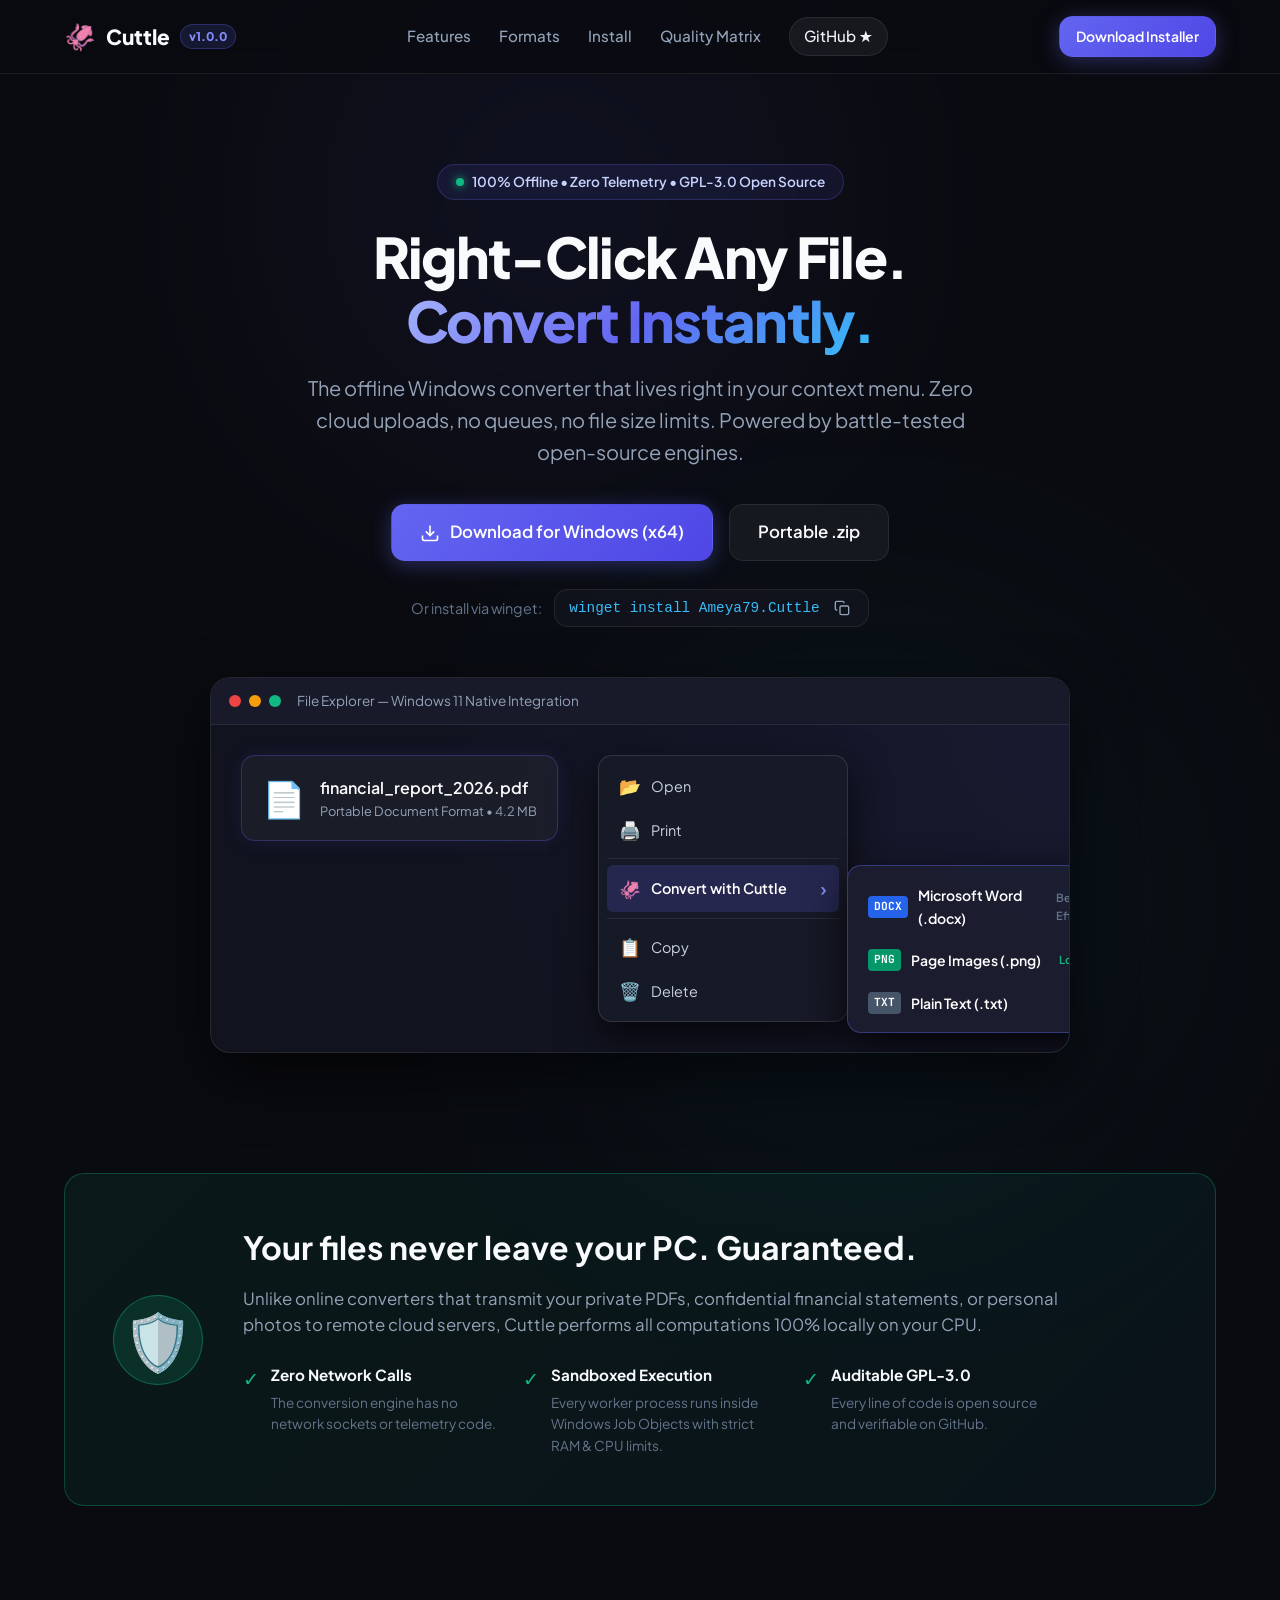
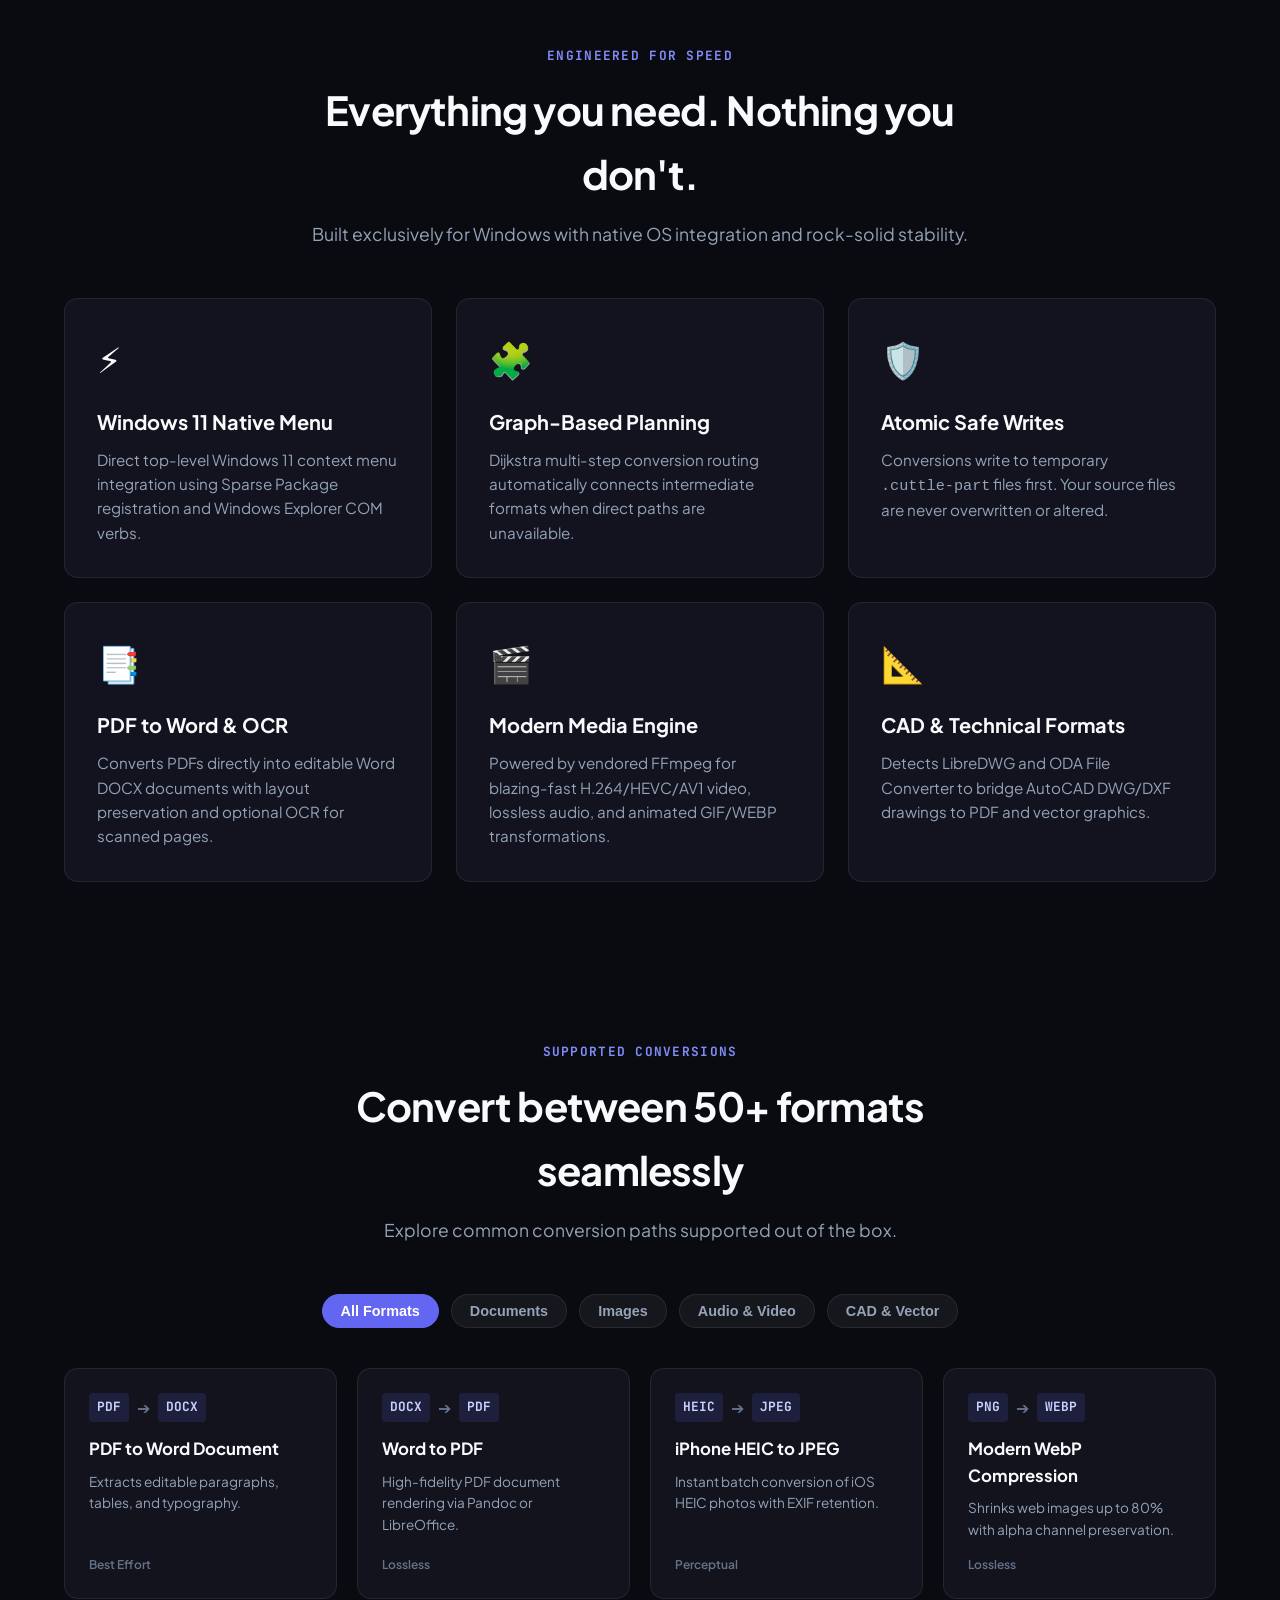
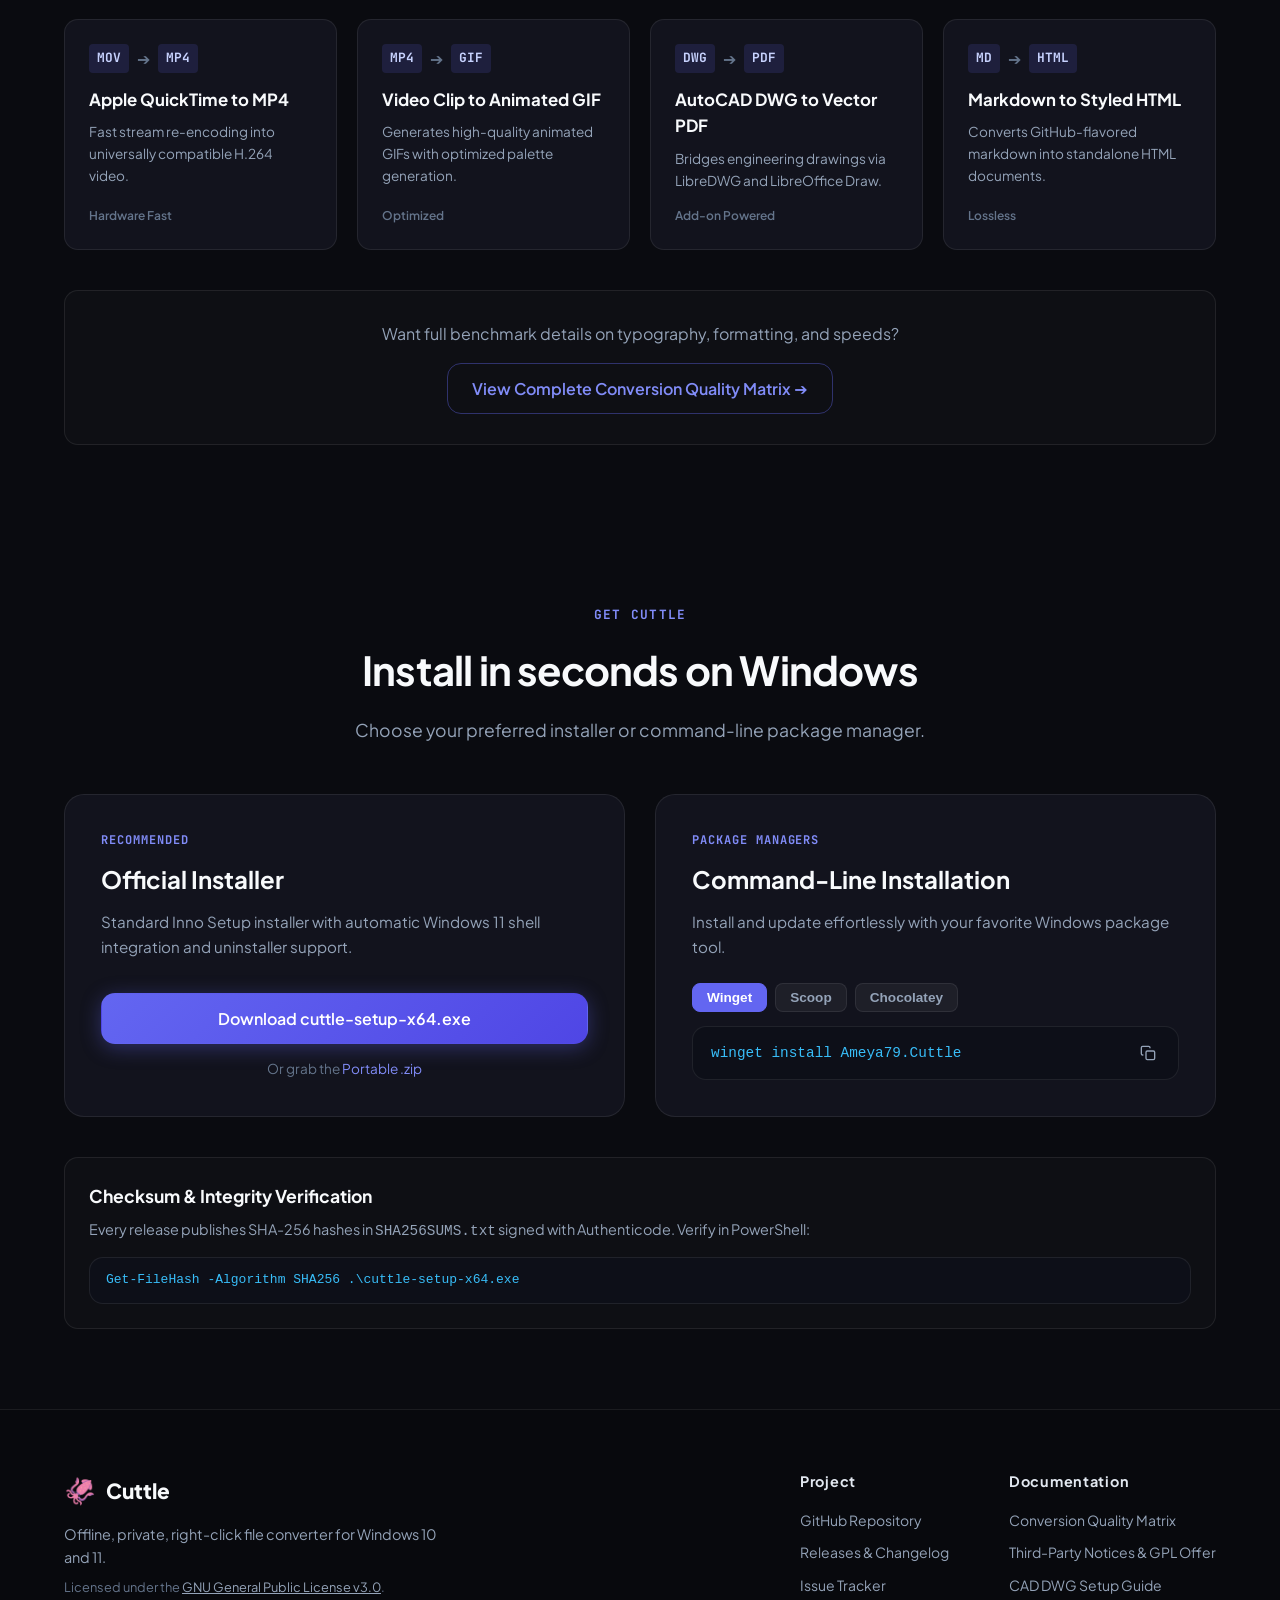
==== site/index.html @ 54ec23a0 "P6-05: create static landing page and download portal in site/" ====
<!DOCTYPE html>
<html lang="en">
<head>
  <meta charset="UTF-8">
  <meta name="viewport" content="width=device-width, initial-scale=1.0">
  <title>Cuttle — Offline Windows Right-Click File Converter</title>
  <meta name="description" content="Right-click any file and convert instantly in Windows 10 &amp; 11. 100% offline, zero cloud uploads, fast, private, and open-source under GPL-3.0.">
  <meta name="keywords" content="file converter, windows 11 context menu, offline converter, pdf to docx, ffmpeg, pandoc, privacy">
  <link rel="preconnect" href="https://fonts.googleapis.com">
  <link rel="preconnect" href="https://fonts.gstatic.com" crossorigin>
  <link href="https://fonts.googleapis.com/css2?family=Plus+Jakarta+Sans:wght@400;500;600;700;800&family=JetBrains+Mono:wght@400;500;700&display=swap" rel="stylesheet">
  <link rel="stylesheet" href="styles.css">
</head>
<body>
  <div class="bg-glow bg-glow-1"></div>
  <div class="bg-glow bg-glow-2"></div>

  <!-- Navigation -->
  <header class="navbar" id="navbar">
    <div class="nav-container">
      <a href="#" class="brand">
        <span class="brand-icon">🦑</span>
        <span class="brand-name">Cuttle</span>
        <span class="brand-tag">v1.0.0</span>
      </a>
      <nav class="nav-links">
        <a href="#features">Features</a>
        <a href="#formats">Formats</a>
        <a href="#install">Install</a>
        <a href="https://github.com/Ameya79/cuttle/blob/main/docs/quality.md" target="_blank" rel="noopener">Quality Matrix</a>
        <a href="https://github.com/Ameya79/cuttle" target="_blank" rel="noopener" class="nav-gh">GitHub ★</a>
      </nav>
      <div class="nav-cta">
        <a href="https://github.com/Ameya79/cuttle/releases/latest/download/cuttle-setup-x64.exe" class="btn btn-sm btn-primary">
          Download Installer
        </a>
      </div>
    </div>
  </header>

  <main>
    <!-- Hero Section -->
    <section class="hero" id="hero">
      <div class="hero-container">
        <div class="hero-badge">
          <span class="badge-dot"></span>
          <span>100% Offline • Zero Telemetry • GPL-3.0 Open Source</span>
        </div>
        <h1 class="hero-title">Right-Click Any File.<br><span class="gradient-text">Convert Instantly.</span></h1>
        <p class="hero-subhead">
          The offline Windows converter that lives right in your context menu.
          Zero cloud uploads, no queues, no file size limits. Powered by battle-tested open-source engines.
        </p>

        <div class="hero-actions">
          <a id="btn-download-installer" href="https://github.com/Ameya79/cuttle/releases/latest/download/cuttle-setup-x64.exe" class="btn btn-lg btn-primary">
            <svg class="btn-icon" viewBox="0 0 24 24" fill="none" stroke="currentColor" stroke-width="2"><path d="M21 15v4a2 2 0 0 1-2 2H5a2 2 0 0 1-2-2v-4"/><polyline points="7 10 12 15 17 10"/><line x1="12" y1="15" x2="12" y2="3"/></svg>
            Download for Windows (x64)
          </a>
          <a id="btn-download-portable" href="https://github.com/Ameya79/cuttle/releases/latest/download/cuttle-portable-x64.zip" class="btn btn-lg btn-secondary">
            Portable .zip
          </a>
        </div>

        <div class="cli-quick-install">
          <span class="cli-label">Or install via winget:</span>
          <div class="code-pill">
            <code>winget install Ameya79.Cuttle</code>
            <button class="copy-btn" data-clipboard="winget install Ameya79.Cuttle" title="Copy command">
              <svg viewBox="0 0 24 24" width="16" height="16" fill="none" stroke="currentColor" stroke-width="2"><rect x="9" y="9" width="13" height="13" rx="2" ry="2"></rect><path d="M5 15H4a2 2 0 0 1-2-2V4a2 2 0 0 1 2-2h9a2 2 0 0 1 2 2v1"></path></svg>
            </button>
          </div>
        </div>

        <!-- Interactive Context Menu Demo Widget -->
        <div class="demo-card" id="demo-section">
          <div class="demo-header">
            <div class="window-dots">
              <span class="dot dot-red"></span>
              <span class="dot dot-yellow"></span>
              <span class="dot dot-green"></span>
            </div>
            <div class="window-title">File Explorer — Windows 11 Native Integration</div>
          </div>
          <div class="demo-body">
            <div class="file-item active">
              <div class="file-icon">📄</div>
              <div class="file-info">
                <div class="file-name">financial_report_2026.pdf</div>
                <div class="file-meta">Portable Document Format • 4.2 MB</div>
              </div>
            </div>

            <!-- Context Menu Mockup -->
            <div class="mock-context-menu">
              <div class="menu-item"><span class="menu-glyph">📂</span> Open</div>
              <div class="menu-item"><span class="menu-glyph">🖨️</span> Print</div>
              <div class="menu-separator"></div>
              <div class="menu-item menu-cuttle highlight">
                <span class="menu-glyph">🦑</span>
                <span class="menu-text">Convert with Cuttle</span>
                <span class="menu-arrow">›</span>

                <!-- Submenu -->
                <div class="mock-submenu">
                  <div class="submenu-item" data-target="DOCX">
                    <span class="ext-badge ext-word">DOCX</span>
                    <span>Microsoft Word (.docx)</span>
                    <span class="tier-tag">Best Effort</span>
                  </div>
                  <div class="submenu-item" data-target="PNG">
                    <span class="ext-badge ext-img">PNG</span>
                    <span>Page Images (.png)</span>
                    <span class="tier-tag tier-lossless">Lossless</span>
                  </div>
                  <div class="submenu-item" data-target="TXT">
                    <span class="ext-badge ext-txt">TXT</span>
                    <span>Plain Text (.txt)</span>
                    <span class="tier-tag">Fast</span>
                  </div>
                </div>
              </div>
              <div class="menu-separator"></div>
              <div class="menu-item"><span class="menu-glyph">📋</span> Copy</div>
              <div class="menu-item"><span class="menu-glyph">🗑️</span> Delete</div>
            </div>
          </div>
        </div>
      </div>
    </section>

    <!-- Privacy & Security Guarantee -->
    <section class="privacy-banner" id="privacy">
      <div class="container">
        <div class="privacy-box">
          <div class="privacy-icon-col">
            <div class="shield-circle">🛡️</div>
          </div>
          <div class="privacy-content">
            <h2>Your files never leave your PC. Guaranteed.</h2>
            <p>
              Unlike online converters that transmit your private PDFs, confidential financial statements, or personal photos to remote cloud servers, Cuttle performs all computations 100% locally on your CPU.
            </p>
            <div class="privacy-pillars">
              <div class="pillar">
                <span class="pillar-check">✓</span>
                <div>
                  <strong>Zero Network Calls</strong>
                  <p>The conversion engine has no network sockets or telemetry code.</p>
                </div>
              </div>
              <div class="pillar">
                <span class="pillar-check">✓</span>
                <div>
                  <strong>Sandboxed Execution</strong>
                  <p>Every worker process runs inside Windows Job Objects with strict RAM &amp; CPU limits.</p>
                </div>
              </div>
              <div class="pillar">
                <span class="pillar-check">✓</span>
                <div>
                  <strong>Auditable GPL-3.0</strong>
                  <p>Every line of code is open source and verifiable on GitHub.</p>
                </div>
              </div>
            </div>
          </div>
        </div>
      </div>
    </section>

    <!-- Features Grid -->
    <section class="features" id="features">
      <div class="container">
        <div class="section-header">
          <span class="section-tag">ENGINEERED FOR SPEED</span>
          <h2>Everything you need. Nothing you don't.</h2>
          <p>Built exclusively for Windows with native OS integration and rock-solid stability.</p>
        </div>

        <div class="features-grid">
          <div class="feature-card">
            <div class="feature-icon">⚡</div>
            <h3>Windows 11 Native Menu</h3>
            <p>Direct top-level Windows 11 context menu integration using Sparse Package registration and Windows Explorer COM verbs.</p>
          </div>
          <div class="feature-card">
            <div class="feature-icon">🧩</div>
            <h3>Graph-Based Planning</h3>
            <p>Dijkstra multi-step conversion routing automatically connects intermediate formats when direct paths are unavailable.</p>
          </div>
          <div class="feature-card">
            <div class="feature-icon">🛡️</div>
            <h3>Atomic Safe Writes</h3>
            <p>Conversions write to temporary <code>.cuttle-part</code> files first. Your source files are never overwritten or altered.</p>
          </div>
          <div class="feature-card">
            <div class="feature-icon">📑</div>
            <h3>PDF to Word &amp; OCR</h3>
            <p>Converts PDFs directly into editable Word DOCX documents with layout preservation and optional OCR for scanned pages.</p>
          </div>
          <div class="feature-card">
            <div class="feature-icon">🎬</div>
            <h3>Modern Media Engine</h3>
            <p>Powered by vendored FFmpeg for blazing-fast H.264/HEVC/AV1 video, lossless audio, and animated GIF/WEBP transformations.</p>
          </div>
          <div class="feature-card">
            <div class="feature-icon">📐</div>
            <h3>CAD &amp; Technical Formats</h3>
            <p>Detects LibreDWG and ODA File Converter to bridge AutoCAD DWG/DXF drawings to PDF and vector graphics.</p>
          </div>
        </div>
      </div>
    </section>

    <!-- Format Explorer -->
    <section class="formats" id="formats">
      <div class="container">
        <div class="section-header">
          <span class="section-tag">SUPPORTED CONVERSIONS</span>
          <h2>Convert between 50+ formats seamlessly</h2>
          <p>Explore common conversion paths supported out of the box.</p>
        </div>

        <div class="format-tabs" id="format-tabs">
          <button class="tab-btn active" data-filter="all">All Formats</button>
          <button class="tab-btn" data-filter="documents">Documents</button>
          <button class="tab-btn" data-filter="images">Images</button>
          <button class="tab-btn" data-filter="video">Audio &amp; Video</button>
          <button class="tab-btn" data-filter="cad">CAD &amp; Vector</button>
        </div>

        <div class="format-grid" id="format-grid">
          <div class="format-card" data-cat="documents">
            <div class="format-badge-row">
              <span class="ext-tag">PDF</span> <span class="arrow-tag">➔</span> <span class="ext-tag">DOCX</span>
            </div>
            <h4>PDF to Word Document</h4>
            <p>Extracts editable paragraphs, tables, and typography.</p>
            <span class="card-tier">Best Effort</span>
          </div>
          <div class="format-card" data-cat="documents">
            <div class="format-badge-row">
              <span class="ext-tag">DOCX</span> <span class="arrow-tag">➔</span> <span class="ext-tag">PDF</span>
            </div>
            <h4>Word to PDF</h4>
            <p>High-fidelity PDF document rendering via Pandoc or LibreOffice.</p>
            <span class="card-tier tier-lossless">Lossless</span>
          </div>
          <div class="format-card" data-cat="images">
            <div class="format-badge-row">
              <span class="ext-tag">HEIC</span> <span class="arrow-tag">➔</span> <span class="ext-tag">JPEG</span>
            </div>
            <h4>iPhone HEIC to JPEG</h4>
            <p>Instant batch conversion of iOS HEIC photos with EXIF retention.</p>
            <span class="card-tier tier-lossless">Perceptual</span>
          </div>
          <div class="format-card" data-cat="images">
            <div class="format-badge-row">
              <span class="ext-tag">PNG</span> <span class="arrow-tag">➔</span> <span class="ext-tag">WEBP</span>
            </div>
            <h4>Modern WebP Compression</h4>
            <p>Shrinks web images up to 80% with alpha channel preservation.</p>
            <span class="card-tier tier-lossless">Lossless</span>
          </div>
          <div class="format-card" data-cat="video">
            <div class="format-badge-row">
              <span class="ext-tag">MOV</span> <span class="arrow-tag">➔</span> <span class="ext-tag">MP4</span>
            </div>
            <h4>Apple QuickTime to MP4</h4>
            <p>Fast stream re-encoding into universally compatible H.264 video.</p>
            <span class="card-tier">Hardware Fast</span>
          </div>
          <div class="format-card" data-cat="video">
            <div class="format-badge-row">
              <span class="ext-tag">MP4</span> <span class="arrow-tag">➔</span> <span class="ext-tag">GIF</span>
            </div>
            <h4>Video Clip to Animated GIF</h4>
            <p>Generates high-quality animated GIFs with optimized palette generation.</p>
            <span class="card-tier">Optimized</span>
          </div>
          <div class="format-card" data-cat="cad">
            <div class="format-badge-row">
              <span class="ext-tag">DWG</span> <span class="arrow-tag">➔</span> <span class="ext-tag">PDF</span>
            </div>
            <h4>AutoCAD DWG to Vector PDF</h4>
            <p>Bridges engineering drawings via LibreDWG and LibreOffice Draw.</p>
            <span class="card-tier">Add-on Powered</span>
          </div>
          <div class="format-card" data-cat="documents">
            <div class="format-badge-row">
              <span class="ext-tag">MD</span> <span class="arrow-tag">➔</span> <span class="ext-tag">HTML</span>
            </div>
            <h4>Markdown to Styled HTML</h4>
            <p>Converts GitHub-flavored markdown into standalone HTML documents.</p>
            <span class="card-tier tier-lossless">Lossless</span>
          </div>
        </div>

        <div class="matrix-link-box">
          <p>Want full benchmark details on typography, formatting, and speeds?</p>
          <a href="https://github.com/Ameya79/cuttle/blob/main/docs/quality.md" target="_blank" rel="noopener" class="btn btn-outline">
            View Complete Conversion Quality Matrix ➔
          </a>
        </div>
      </div>
    </section>

    <!-- Installation & Package Managers -->
    <section class="install" id="install">
      <div class="container">
        <div class="section-header">
          <span class="section-tag">GET CUTTLE</span>
          <h2>Install in seconds on Windows</h2>
          <p>Choose your preferred installer or command-line package manager.</p>
        </div>

        <div class="install-grid">
          <!-- Standalone Download -->
          <div class="install-card">
            <div class="card-top">
              <span class="card-badge">RECOMMENDED</span>
              <h3>Official Installer</h3>
              <p>Standard Inno Setup installer with automatic Windows 11 shell integration and uninstaller support.</p>
            </div>
            <div class="card-bottom">
              <a href="https://github.com/Ameya79/cuttle/releases/latest/download/cuttle-setup-x64.exe" class="btn btn-primary btn-block">
                Download cuttle-setup-x64.exe
              </a>
              <span class="sub-link">Or grab the <a href="https://github.com/Ameya79/cuttle/releases/latest/download/cuttle-portable-x64.zip">Portable .zip</a></span>
            </div>
          </div>

          <!-- Package Managers -->
          <div class="install-card">
            <div class="card-top">
              <span class="card-badge">PACKAGE MANAGERS</span>
              <h3>Command-Line Installation</h3>
              <p>Install and update effortlessly with your favorite Windows package tool.</p>
            </div>
            <div class="pkg-manager-tabs">
              <button class="pkg-tab active" data-pkg="winget">Winget</button>
              <button class="pkg-tab" data-pkg="scoop">Scoop</button>
              <button class="pkg-tab" data-pkg="choco">Chocolatey</button>
            </div>
            <div class="pkg-code-container">
              <pre><code id="pkg-command-text">winget install Ameya79.Cuttle</code></pre>
              <button class="copy-btn" id="pkg-copy-btn" title="Copy command">
                <svg viewBox="0 0 24 24" width="16" height="16" fill="none" stroke="currentColor" stroke-width="2"><rect x="9" y="9" width="13" height="13" rx="2" ry="2"></rect><path d="M5 15H4a2 2 0 0 1-2-2V4a2 2 0 0 1 2-2h9a2 2 0 0 1 2 2v1"></path></svg>
              </button>
            </div>
          </div>
        </div>

        <!-- Integrity Verification -->
        <div class="integrity-card">
          <h4>Checksum &amp; Integrity Verification</h4>
          <p>Every release publishes SHA-256 hashes in <code>SHA256SUMS.txt</code> signed with Authenticode. Verify in PowerShell:</p>
          <div class="code-pill code-pill-block">
            <code>Get-FileHash -Algorithm SHA256 .\cuttle-setup-x64.exe</code>
          </div>
        </div>
      </div>
    </section>
  </main>

  <!-- Footer -->
  <footer class="footer">
    <div class="container footer-content">
      <div class="footer-left">
        <div class="brand">
          <span class="brand-icon">🦑</span>
          <span class="brand-name">Cuttle</span>
        </div>
        <p>Offline, private, right-click file converter for Windows 10 and 11.</p>
        <p class="copyright">Licensed under the <a href="https://www.gnu.org/licenses/gpl-3.0.html" target="_blank" rel="noopener">GNU General Public License v3.0</a>.</p>
      </div>
      <div class="footer-links">
        <div class="link-col">
          <h5>Project</h5>
          <a href="https://github.com/Ameya79/cuttle" target="_blank" rel="noopener">GitHub Repository</a>
          <a href="https://github.com/Ameya79/cuttle/releases" target="_blank" rel="noopener">Releases &amp; Changelog</a>
          <a href="https://github.com/Ameya79/cuttle/issues" target="_blank" rel="noopener">Issue Tracker</a>
        </div>
        <div class="link-col">
          <h5>Documentation</h5>
          <a href="https://github.com/Ameya79/cuttle/blob/main/docs/quality.md" target="_blank" rel="noopener">Conversion Quality Matrix</a>
          <a href="https://github.com/Ameya79/cuttle/blob/main/THIRD_PARTY_NOTICES.md" target="_blank" rel="noopener">Third-Party Notices &amp; GPL Offer</a>
          <a href="https://github.com/Ameya79/cuttle/blob/main/docs/dwg-addon.md" target="_blank" rel="noopener">CAD DWG Setup Guide</a>
        </div>
      </div>
    </div>
  </footer>

  <script src="script.js"></script>
</body>
</html>
---- site/styles.css ----
/* Cuttle Landing Page Stylesheet (P6-05) */

:root {
  --bg-primary: #0a0b10;
  --bg-surface: #12131d;
  --bg-card: rgba(22, 24, 38, 0.7);
  --bg-card-hover: rgba(30, 33, 52, 0.85);
  --border-color: rgba(255, 255, 255, 0.08);
  --border-highlight: rgba(99, 102, 241, 0.4);
  
  --primary: #6366f1;
  --primary-glow: #818cf8;
  --primary-hover: #4f46e5;
  --accent-cyan: #06b6d4;
  --accent-pink: #ec4899;
  --accent-green: #10b981;
  
  --text-main: #f8fafc;
  --text-muted: #94a3b8;
  --text-dim: #64748b;
  
  --font-sans: 'Plus Jakarta Sans', system-ui, -apple-system, sans-serif;
  --font-mono: 'JetBrains Mono', monospace;
  
  --radius-sm: 8px;
  --radius-md: 14px;
  --radius-lg: 20px;
  --radius-full: 9999px;
  
  --transition: all 0.25s cubic-bezier(0.16, 1, 0.3, 1);
}

*, *::before, *::after {
  box-sizing: border-box;
  margin: 0;
  padding: 0;
}

body {
  font-family: var(--font-sans);
  background-color: var(--bg-primary);
  color: var(--text-main);
  line-height: 1.6;
  overflow-x: hidden;
  position: relative;
  -webkit-font-smoothing: antialiased;
}

/* Background Atmospheric Glows */
.bg-glow {
  position: absolute;
  width: 600px;
  height: 600px;
  border-radius: 50%;
  filter: blur(140px);
  pointer-events: none;
  z-index: 0;
  opacity: 0.18;
}

.bg-glow-1 {
  top: -100px;
  left: 20%;
  background: radial-gradient(circle, var(--primary), transparent 70%);
}

.bg-glow-2 {
  top: 600px;
  right: 10%;
  background: radial-gradient(circle, var(--accent-cyan), transparent 70%);
}

.container {
  max-width: 1200px;
  margin: 0 auto;
  padding: 0 24px;
  position: relative;
  z-index: 1;
}

/* Typography Helpers */
.gradient-text {
  background: linear-gradient(135deg, #a5b4fc 0%, #6366f1 50%, #38bdf8 100%);
  -webkit-background-clip: text;
  -webkit-text-fill-color: transparent;
}

/* Buttons */
.btn {
  display: inline-flex;
  align-items: center;
  justify-content: center;
  gap: 10px;
  font-weight: 600;
  font-size: 1rem;
  padding: 12px 24px;
  border-radius: var(--radius-md);
  text-decoration: none;
  transition: var(--transition);
  cursor: pointer;
  border: 1px solid transparent;
}

.btn-primary {
  background: linear-gradient(135deg, #6366f1, #4f46e5);
  color: #ffffff;
  box-shadow: 0 4px 20px rgba(99, 102, 241, 0.35);
}

.btn-primary:hover {
  transform: translateY(-2px);
  box-shadow: 0 8px 28px rgba(99, 102, 241, 0.55);
  filter: brightness(1.1);
}

.btn-secondary {
  background: rgba(255, 255, 255, 0.05);
  color: var(--text-main);
  border-color: var(--border-color);
  backdrop-filter: blur(10px);
}

.btn-secondary:hover {
  background: rgba(255, 255, 255, 0.1);
  border-color: rgba(255, 255, 255, 0.2);
  transform: translateY(-2px);
}

.btn-outline {
  background: transparent;
  color: var(--primary-glow);
  border-color: var(--border-highlight);
}

.btn-outline:hover {
  background: rgba(99, 102, 241, 0.1);
  border-color: var(--primary);
}

.btn-sm {
  padding: 8px 16px;
  font-size: 0.875rem;
}

.btn-lg {
  padding: 14px 28px;
  font-size: 1.05rem;
}

.btn-block {
  width: 100%;
}

.btn-icon {
  width: 20px;
  height: 20px;
}

/* Navigation */
.navbar {
  position: sticky;
  top: 0;
  z-index: 100;
  background: rgba(10, 11, 16, 0.75);
  backdrop-filter: blur(16px);
  border-bottom: 1px solid var(--border-color);
}

.nav-container {
  max-width: 1200px;
  margin: 0 auto;
  padding: 16px 24px;
  display: flex;
  align-items: center;
  justify-content: space-between;
}

.brand {
  display: flex;
  align-items: center;
  gap: 10px;
  text-decoration: none;
  color: var(--text-main);
  font-weight: 800;
  font-size: 1.3rem;
}

.brand-icon {
  font-size: 1.6rem;
}

.brand-tag {
  font-size: 0.75rem;
  background: rgba(99, 102, 241, 0.15);
  color: var(--primary-glow);
  border: 1px solid rgba(99, 102, 241, 0.3);
  padding: 2px 8px;
  border-radius: var(--radius-full);
}

.nav-links {
  display: flex;
  gap: 28px;
  align-items: center;
}

.nav-links a {
  text-decoration: none;
  color: var(--text-muted);
  font-weight: 500;
  font-size: 0.95rem;
  transition: var(--transition);
}

.nav-links a:hover {
  color: var(--text-main);
}

.nav-links .nav-gh {
  color: #f1f5f9;
  background: rgba(255, 255, 255, 0.06);
  padding: 6px 14px;
  border-radius: var(--radius-full);
  border: 1px solid var(--border-color);
}

.nav-links .nav-gh:hover {
  background: rgba(255, 255, 255, 0.12);
}

/* Hero Section */
.hero {
  padding: 90px 24px 60px;
  text-align: center;
  position: relative;
}

.hero-container {
  max-width: 860px;
  margin: 0 auto;
}

.hero-badge {
  display: inline-flex;
  align-items: center;
  gap: 8px;
  background: rgba(99, 102, 241, 0.1);
  border: 1px solid rgba(99, 102, 241, 0.25);
  color: #c7d2fe;
  font-size: 0.85rem;
  font-weight: 600;
  padding: 6px 18px;
  border-radius: var(--radius-full);
  margin-bottom: 24px;
}

.badge-dot {
  width: 8px;
  height: 8px;
  border-radius: 50%;
  background-color: var(--accent-green);
  box-shadow: 0 0 10px var(--accent-green);
}

.hero-title {
  font-size: 3.5rem;
  line-height: 1.15;
  font-weight: 800;
  letter-spacing: -0.03em;
  margin-bottom: 20px;
}

.hero-subhead {
  font-size: 1.25rem;
  color: var(--text-muted);
  max-width: 680px;
  margin: 0 auto 36px;
  line-height: 1.6;
}

.hero-actions {
  display: flex;
  gap: 16px;
  justify-content: center;
  flex-wrap: wrap;
  margin-bottom: 28px;
}

.cli-quick-install {
  display: flex;
  align-items: center;
  justify-content: center;
  gap: 12px;
  font-size: 0.9rem;
  color: var(--text-dim);
  margin-bottom: 50px;
}

.code-pill {
  display: inline-flex;
  align-items: center;
  gap: 10px;
  background: rgba(18, 19, 29, 0.9);
  border: 1px solid var(--border-color);
  padding: 6px 14px;
  border-radius: var(--radius-md);
  font-family: var(--font-mono);
  color: #e2e8f0;
}

.code-pill code {
  color: #38bdf8;
}

.code-pill-block {
  width: 100%;
  padding: 12px 16px;
  background: #0d0f18;
}

.copy-btn {
  background: none;
  border: none;
  color: var(--text-muted);
  cursor: pointer;
  display: flex;
  align-items: center;
  padding: 4px;
  border-radius: 4px;
  transition: var(--transition);
}

.copy-btn:hover {
  color: var(--text-main);
  background: rgba(255, 255, 255, 0.1);
}

/* Demo Context Menu Mockup */
.demo-card {
  background: #11131f;
  border: 1px solid var(--border-color);
  border-radius: var(--radius-lg);
  overflow: hidden;
  box-shadow: 0 24px 60px rgba(0, 0, 0, 0.6);
  text-align: left;
  margin-top: 20px;
}

.demo-header {
  background: #181a29;
  padding: 12px 18px;
  display: flex;
  align-items: center;
  gap: 16px;
  border-bottom: 1px solid var(--border-color);
}

.window-dots {
  display: flex;
  gap: 8px;
}

.dot {
  width: 12px;
  height: 12px;
  border-radius: 50%;
}

.dot-red { background: #ef4444; }
.dot-yellow { background: #f59e0b; }
.dot-green { background: #10b981; }

.window-title {
  font-size: 0.85rem;
  color: var(--text-muted);
}

.demo-body {
  padding: 30px;
  position: relative;
  display: flex;
  gap: 40px;
  align-items: flex-start;
  min-height: 280px;
  background: radial-gradient(circle at top right, rgba(99, 102, 241, 0.08), transparent 70%);
}

.file-item {
  display: flex;
  align-items: center;
  gap: 14px;
  padding: 14px 20px;
  background: rgba(255, 255, 255, 0.04);
  border: 1px solid rgba(99, 102, 241, 0.3);
  border-radius: var(--radius-md);
  box-shadow: 0 0 20px rgba(99, 102, 241, 0.1);
}

.file-icon {
  font-size: 2.2rem;
}

.file-name {
  font-weight: 600;
  font-size: 1rem;
}

.file-meta {
  font-size: 0.8rem;
  color: var(--text-muted);
}

.mock-context-menu {
  background: rgba(24, 26, 40, 0.95);
  border: 1px solid rgba(255, 255, 255, 0.12);
  border-radius: var(--radius-md);
  box-shadow: 0 16px 40px rgba(0, 0, 0, 0.7);
  padding: 8px;
  width: 250px;
  backdrop-filter: blur(20px);
  position: relative;
}

.menu-item {
  padding: 8px 12px;
  font-size: 0.9rem;
  display: flex;
  align-items: center;
  gap: 10px;
  color: #cbd5e1;
  border-radius: 6px;
  cursor: pointer;
  position: relative;
  transition: var(--transition);
}

.menu-item:hover, .menu-item.highlight {
  background: rgba(99, 102, 241, 0.2);
  color: #ffffff;
}

.menu-cuttle {
  font-weight: 600;
  color: #c7d2fe;
}

.menu-glyph {
  font-size: 1.1rem;
}

.menu-arrow {
  margin-left: auto;
  font-size: 1.2rem;
  color: var(--primary-glow);
}

.menu-separator {
  height: 1px;
  background: rgba(255, 255, 255, 0.08);
  margin: 6px 0;
}

.mock-submenu {
  position: absolute;
  top: 0;
  left: 100%;
  margin-left: 8px;
  width: 280px;
  background: rgba(28, 30, 48, 0.98);
  border: 1px solid var(--border-highlight);
  border-radius: var(--radius-md);
  box-shadow: 0 16px 40px rgba(0, 0, 0, 0.8);
  padding: 8px;
}

.submenu-item {
  padding: 10px 12px;
  display: flex;
  align-items: center;
  gap: 10px;
  font-size: 0.875rem;
  border-radius: 6px;
  cursor: pointer;
  transition: var(--transition);
}

.submenu-item:hover {
  background: rgba(99, 102, 241, 0.3);
}

.ext-badge {
  font-size: 0.7rem;
  font-weight: 700;
  font-family: var(--font-mono);
  padding: 2px 6px;
  border-radius: 4px;
}

.ext-word { background: #2563eb; color: #fff; }
.ext-img { background: #059669; color: #fff; }
.ext-txt { background: #475569; color: #fff; }

.tier-tag {
  margin-left: auto;
  font-size: 0.7rem;
  color: var(--text-dim);
}

.tier-lossless {
  color: var(--accent-green);
  font-weight: 600;
}

/* Privacy Guarantee Banner */
.privacy-banner {
  padding: 60px 0;
}

.privacy-box {
  background: linear-gradient(135deg, rgba(16, 185, 129, 0.08), rgba(6, 182, 212, 0.05));
  border: 1px solid rgba(16, 185, 129, 0.3);
  border-radius: var(--radius-lg);
  padding: 48px;
  display: flex;
  gap: 40px;
  align-items: center;
}

.shield-circle {
  font-size: 3.5rem;
  width: 90px;
  height: 90px;
  border-radius: 50%;
  background: rgba(16, 185, 129, 0.15);
  display: flex;
  align-items: center;
  justify-content: center;
  border: 1px solid rgba(16, 185, 129, 0.4);
}

.privacy-content h2 {
  font-size: 2rem;
  margin-bottom: 12px;
}

.privacy-content p {
  color: var(--text-muted);
  font-size: 1.05rem;
  margin-bottom: 24px;
  max-width: 820px;
}

.privacy-pillars {
  display: grid;
  grid-template-columns: repeat(auto-fit, minmax(240px, 1fr));
  gap: 20px;
}

.pillar {
  display: flex;
  gap: 12px;
}

.pillar-check {
  color: var(--accent-green);
  font-weight: 800;
  font-size: 1.2rem;
}

.pillar strong {
  display: block;
  font-size: 0.95rem;
  margin-bottom: 4px;
}

.pillar p {
  font-size: 0.85rem;
  color: var(--text-dim);
  margin-bottom: 0;
}

/* Features Grid */
.features {
  padding: 80px 0;
}

.section-header {
  text-align: center;
  max-width: 700px;
  margin: 0 auto 50px;
}

.section-tag {
  font-family: var(--font-mono);
  font-size: 0.8rem;
  font-weight: 700;
  color: var(--primary-glow);
  letter-spacing: 0.1em;
  margin-bottom: 12px;
  display: block;
}

.section-header h2 {
  font-size: 2.5rem;
  margin-bottom: 14px;
  letter-spacing: -0.02em;
}

.section-header p {
  color: var(--text-muted);
  font-size: 1.1rem;
}

.features-grid {
  display: grid;
  grid-template-columns: repeat(auto-fit, minmax(320px, 1fr));
  gap: 24px;
}

.feature-card {
  background: var(--bg-card);
  border: 1px solid var(--border-color);
  border-radius: var(--radius-md);
  padding: 32px;
  transition: var(--transition);
}

.feature-card:hover {
  background: var(--bg-card-hover);
  border-color: var(--border-highlight);
  transform: translateY(-4px);
}

.feature-icon {
  font-size: 2.2rem;
  margin-bottom: 18px;
}

.feature-card h3 {
  font-size: 1.25rem;
  margin-bottom: 10px;
}

.feature-card p {
  color: var(--text-muted);
  font-size: 0.95rem;
  line-height: 1.6;
}

/* Format Explorer */
.formats {
  padding: 80px 0;
}

.format-tabs {
  display: flex;
  justify-content: center;
  gap: 12px;
  flex-wrap: wrap;
  margin-bottom: 40px;
}

.tab-btn {
  background: rgba(255, 255, 255, 0.05);
  border: 1px solid var(--border-color);
  color: var(--text-muted);
  padding: 8px 18px;
  border-radius: var(--radius-full);
  font-size: 0.9rem;
  font-weight: 600;
  cursor: pointer;
  transition: var(--transition);
}

.tab-btn:hover {
  color: var(--text-main);
  background: rgba(255, 255, 255, 0.1);
}

.tab-btn.active {
  background: var(--primary);
  color: #fff;
  border-color: var(--primary);
}

.format-grid {
  display: grid;
  grid-template-columns: repeat(auto-fill, minmax(260px, 1fr));
  gap: 20px;
  margin-bottom: 40px;
}

.format-card {
  background: var(--bg-surface);
  border: 1px solid var(--border-color);
  border-radius: var(--radius-md);
  padding: 24px;
  display: flex;
  flex-direction: column;
  transition: var(--transition);
}

.format-card:hover {
  border-color: var(--border-highlight);
  transform: translateY(-3px);
}

.format-badge-row {
  display: flex;
  align-items: center;
  gap: 8px;
  margin-bottom: 14px;
}

.ext-tag {
  font-family: var(--font-mono);
  font-size: 0.8rem;
  font-weight: 700;
  background: rgba(99, 102, 241, 0.15);
  color: #c7d2fe;
  padding: 4px 8px;
  border-radius: 4px;
}

.arrow-tag {
  color: var(--text-dim);
}

.format-card h4 {
  font-size: 1.05rem;
  margin-bottom: 8px;
}

.format-card p {
  color: var(--text-muted);
  font-size: 0.85rem;
  flex-grow: 1;
  margin-bottom: 14px;
}

.card-tier {
  font-size: 0.75rem;
  font-weight: 600;
  color: var(--text-dim);
}

.matrix-link-box {
  text-align: center;
  padding: 30px;
  background: rgba(255, 255, 255, 0.02);
  border-radius: var(--radius-md);
  border: 1px solid var(--border-color);
}

.matrix-link-box p {
  color: var(--text-muted);
  margin-bottom: 16px;
}

/* Install Section */
.install {
  padding: 80px 0;
}

.install-grid {
  display: grid;
  grid-template-columns: repeat(auto-fit, minmax(360px, 1fr));
  gap: 30px;
  margin-bottom: 40px;
}

.install-card {
  background: var(--bg-surface);
  border: 1px solid var(--border-color);
  border-radius: var(--radius-lg);
  padding: 36px;
  display: flex;
  flex-direction: column;
  justify-content: space-between;
}

.card-badge {
  font-family: var(--font-mono);
  font-size: 0.75rem;
  font-weight: 700;
  color: var(--primary-glow);
  letter-spacing: 0.08em;
  margin-bottom: 10px;
  display: block;
}

.install-card h3 {
  font-size: 1.5rem;
  margin-bottom: 12px;
}

.install-card p {
  color: var(--text-muted);
  font-size: 0.95rem;
  margin-bottom: 24px;
}

.card-bottom .sub-link {
  display: block;
  text-align: center;
  font-size: 0.85rem;
  color: var(--text-dim);
  margin-top: 14px;
}

.card-bottom .sub-link a {
  color: var(--primary-glow);
  text-decoration: none;
}

.pkg-manager-tabs {
  display: flex;
  gap: 8px;
  margin-bottom: 14px;
}

.pkg-tab {
  background: rgba(255, 255, 255, 0.05);
  border: 1px solid var(--border-color);
  color: var(--text-muted);
  padding: 6px 14px;
  border-radius: var(--radius-sm);
  font-size: 0.85rem;
  font-weight: 600;
  cursor: pointer;
  transition: var(--transition);
}

.pkg-tab.active {
  background: var(--primary);
  color: #fff;
  border-color: var(--primary);
}

.pkg-code-container {
  display: flex;
  align-items: center;
  justify-content: space-between;
  background: #0d0f18;
  border: 1px solid var(--border-color);
  padding: 14px 18px;
  border-radius: var(--radius-md);
  font-family: var(--font-mono);
  font-size: 0.9rem;
}

.pkg-code-container code {
  color: #38bdf8;
}

.integrity-card {
  background: rgba(255, 255, 255, 0.02);
  border: 1px solid var(--border-color);
  border-radius: var(--radius-md);
  padding: 24px;
}

.integrity-card h4 {
  font-size: 1.1rem;
  margin-bottom: 8px;
}

.integrity-card p {
  color: var(--text-muted);
  font-size: 0.9rem;
  margin-bottom: 14px;
}

/* Footer */
.footer {
  border-top: 1px solid var(--border-color);
  padding: 60px 0;
  background: #08090d;
}

.footer-content {
  display: flex;
  justify-content: space-between;
  flex-wrap: wrap;
  gap: 40px;
}

.footer-left {
  max-width: 400px;
}

.footer-left p {
  color: var(--text-muted);
  font-size: 0.9rem;
  margin-top: 12px;
}

.footer-left .copyright {
  font-size: 0.8rem;
  color: var(--text-dim);
  margin-top: 8px;
}

.footer-left .copyright a {
  color: var(--text-muted);
}

.footer-links {
  display: flex;
  gap: 60px;
}

.link-col h5 {
  font-size: 0.9rem;
  font-weight: 700;
  letter-spacing: 0.05em;
  margin-bottom: 16px;
  color: #e2e8f0;
}

.link-col a {
  display: block;
  text-decoration: none;
  color: var(--text-muted);
  font-size: 0.875rem;
  margin-bottom: 10px;
  transition: var(--transition);
}

.link-col a:hover {
  color: var(--text-main);
}

/* Responsive adjustments */
@media (max-width: 900px) {
  .hero-title {
    font-size: 2.6rem;
  }
  .demo-body {
    flex-direction: column;
  }
  .mock-submenu {
    position: static;
    margin-left: 0;
    margin-top: 10px;
    width: 100%;
  }
  .privacy-box {
    flex-direction: column;
    text-align: center;
  }
}
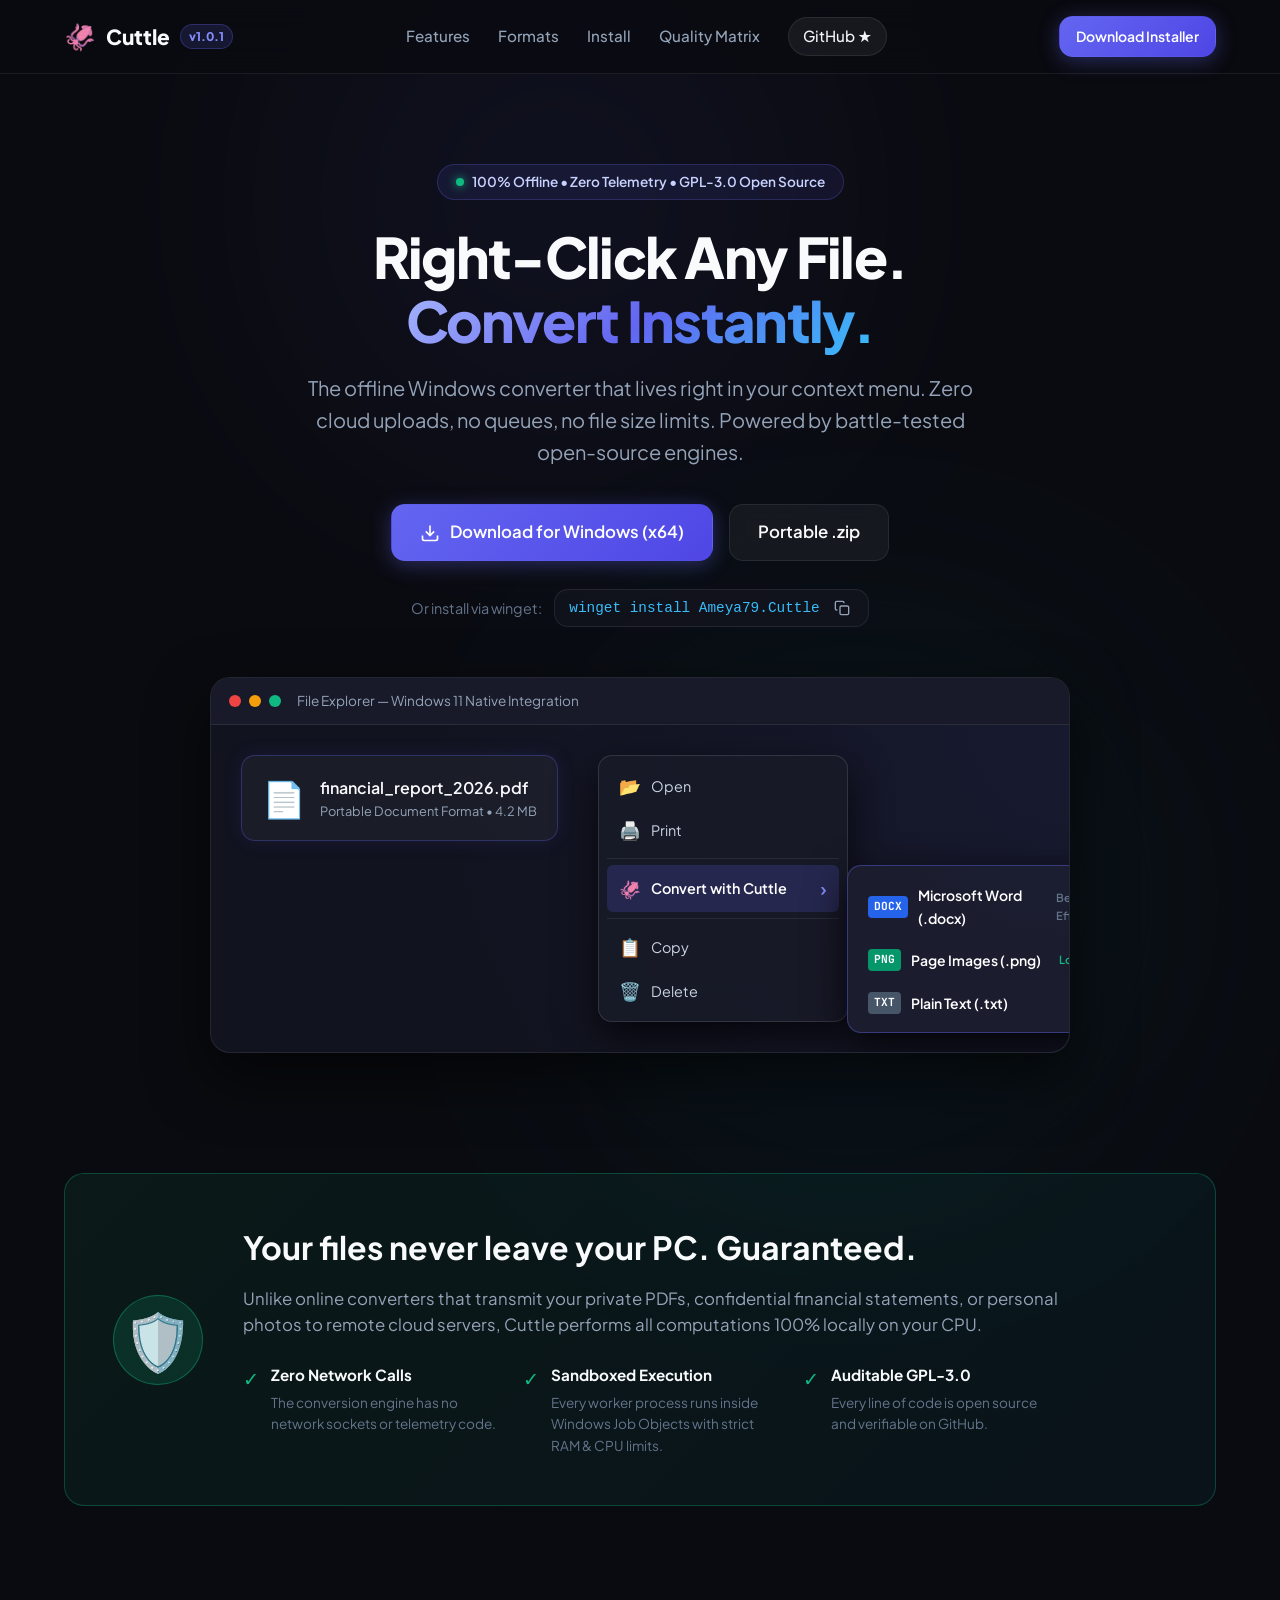
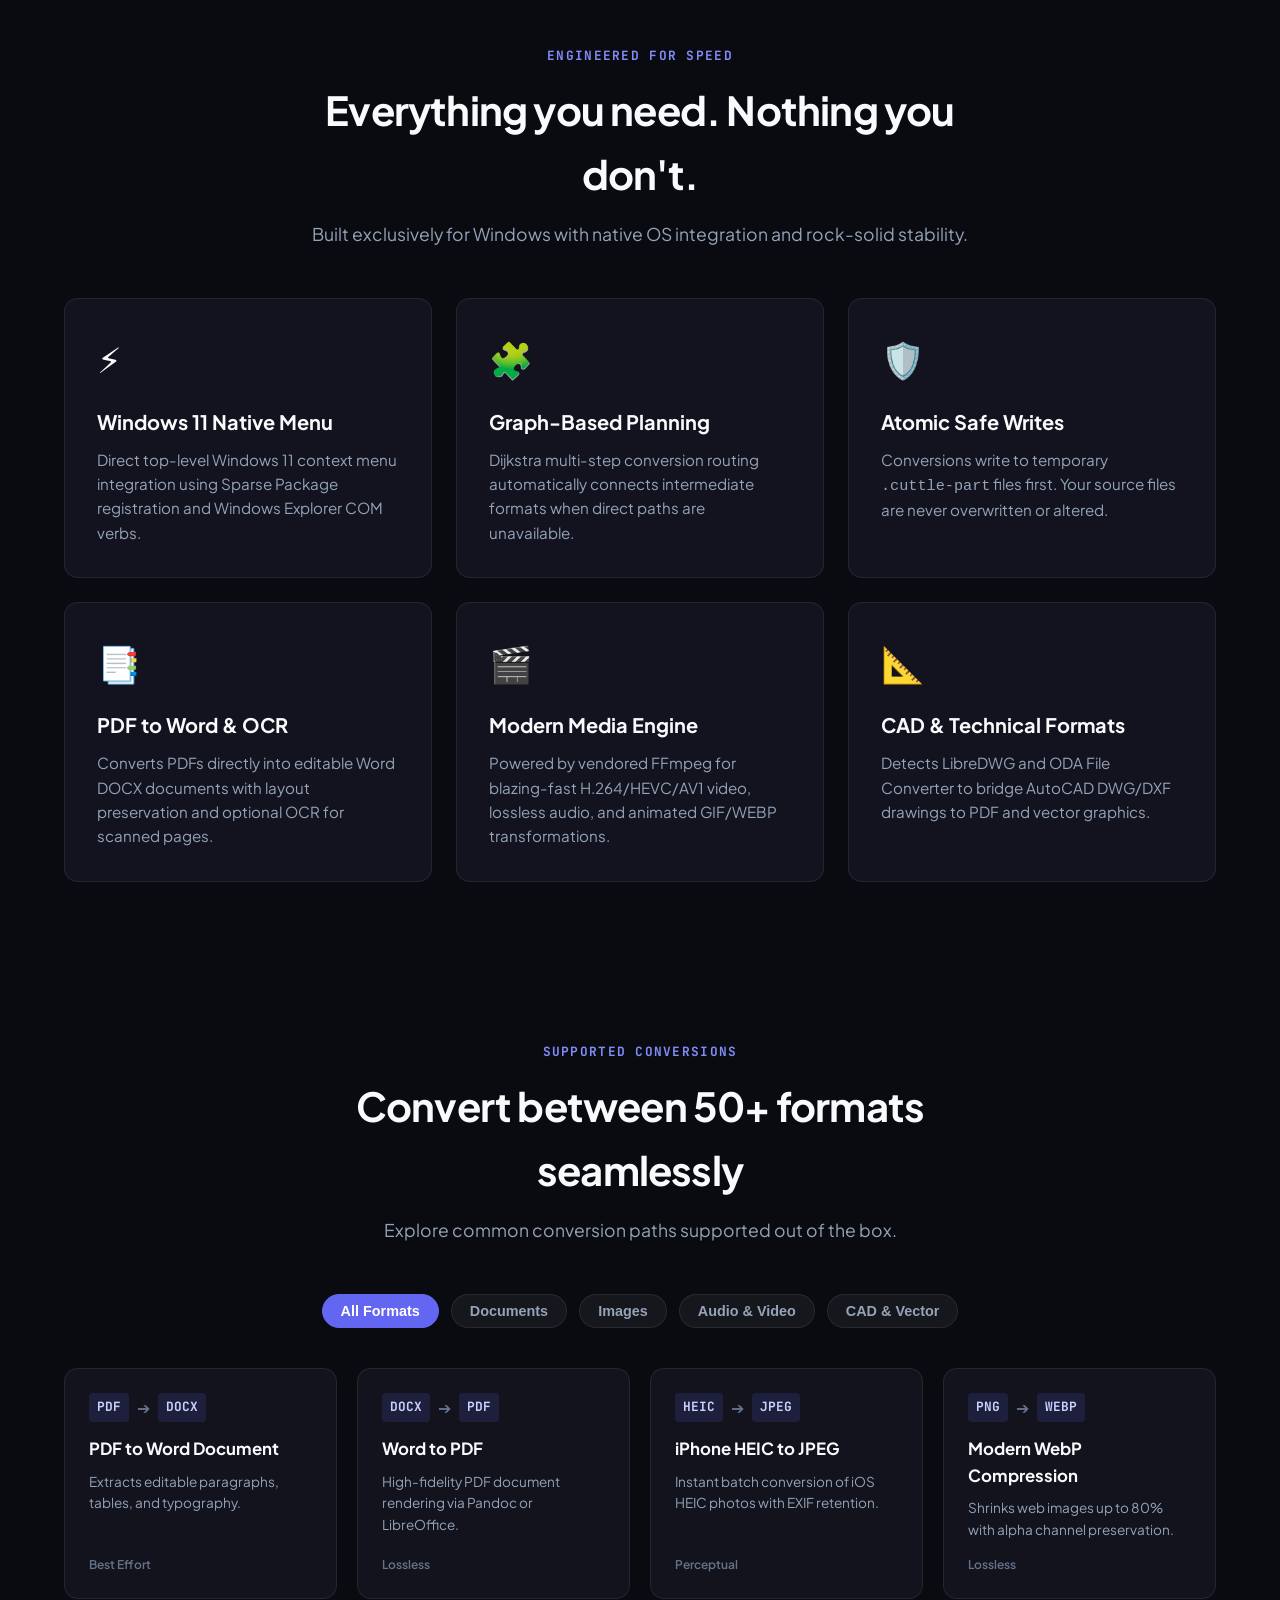
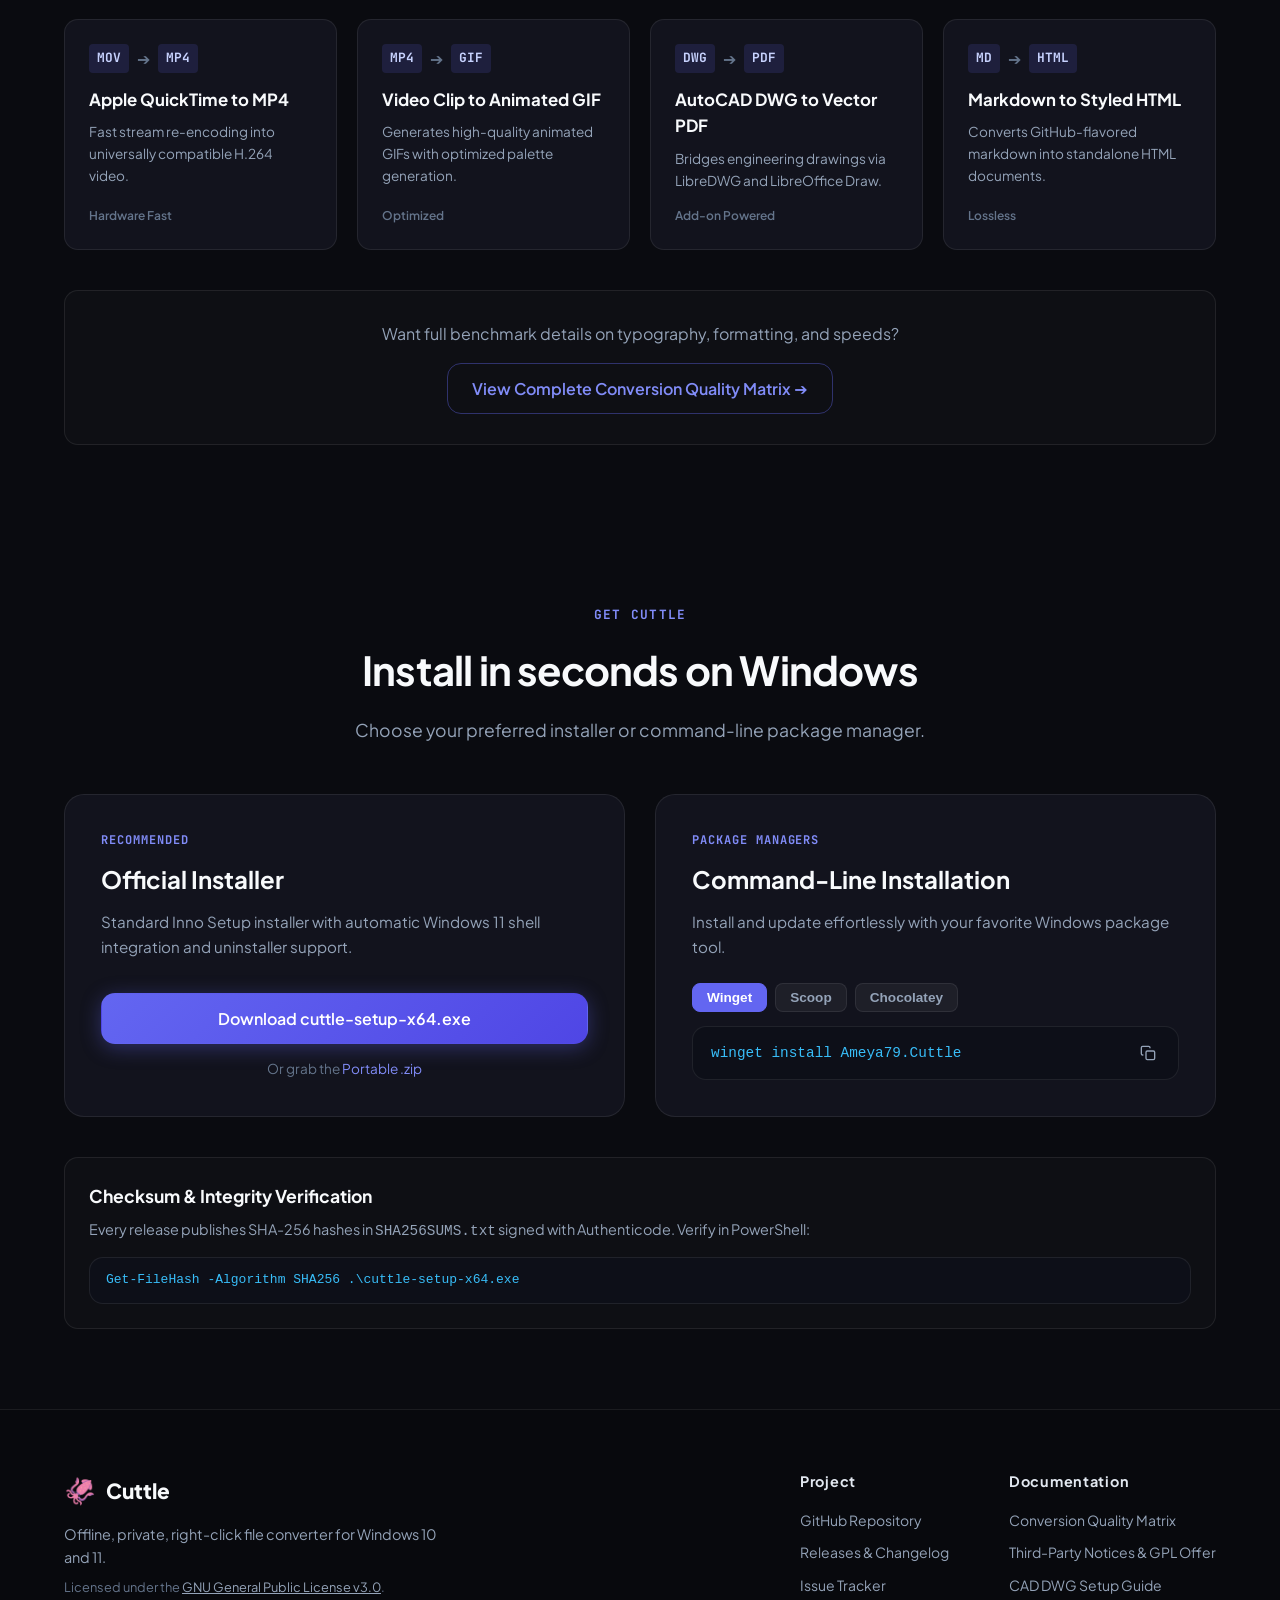
==== commit 0a5c5795: "P6-09: release v1.0.1 with document layout fidelity overhaul" ====
--- a/site/index.html
+++ b/site/index.html
@@ -21,7 +21,7 @@
       <a href="#" class="brand">
         <span class="brand-icon">🦑</span>
         <span class="brand-name">Cuttle</span>
-        <span class="brand-tag">v1.0.0</span>
+        <span class="brand-tag">v1.0.1</span>
       </a>
       <nav class="nav-links">
         <a href="#features">Features</a>
